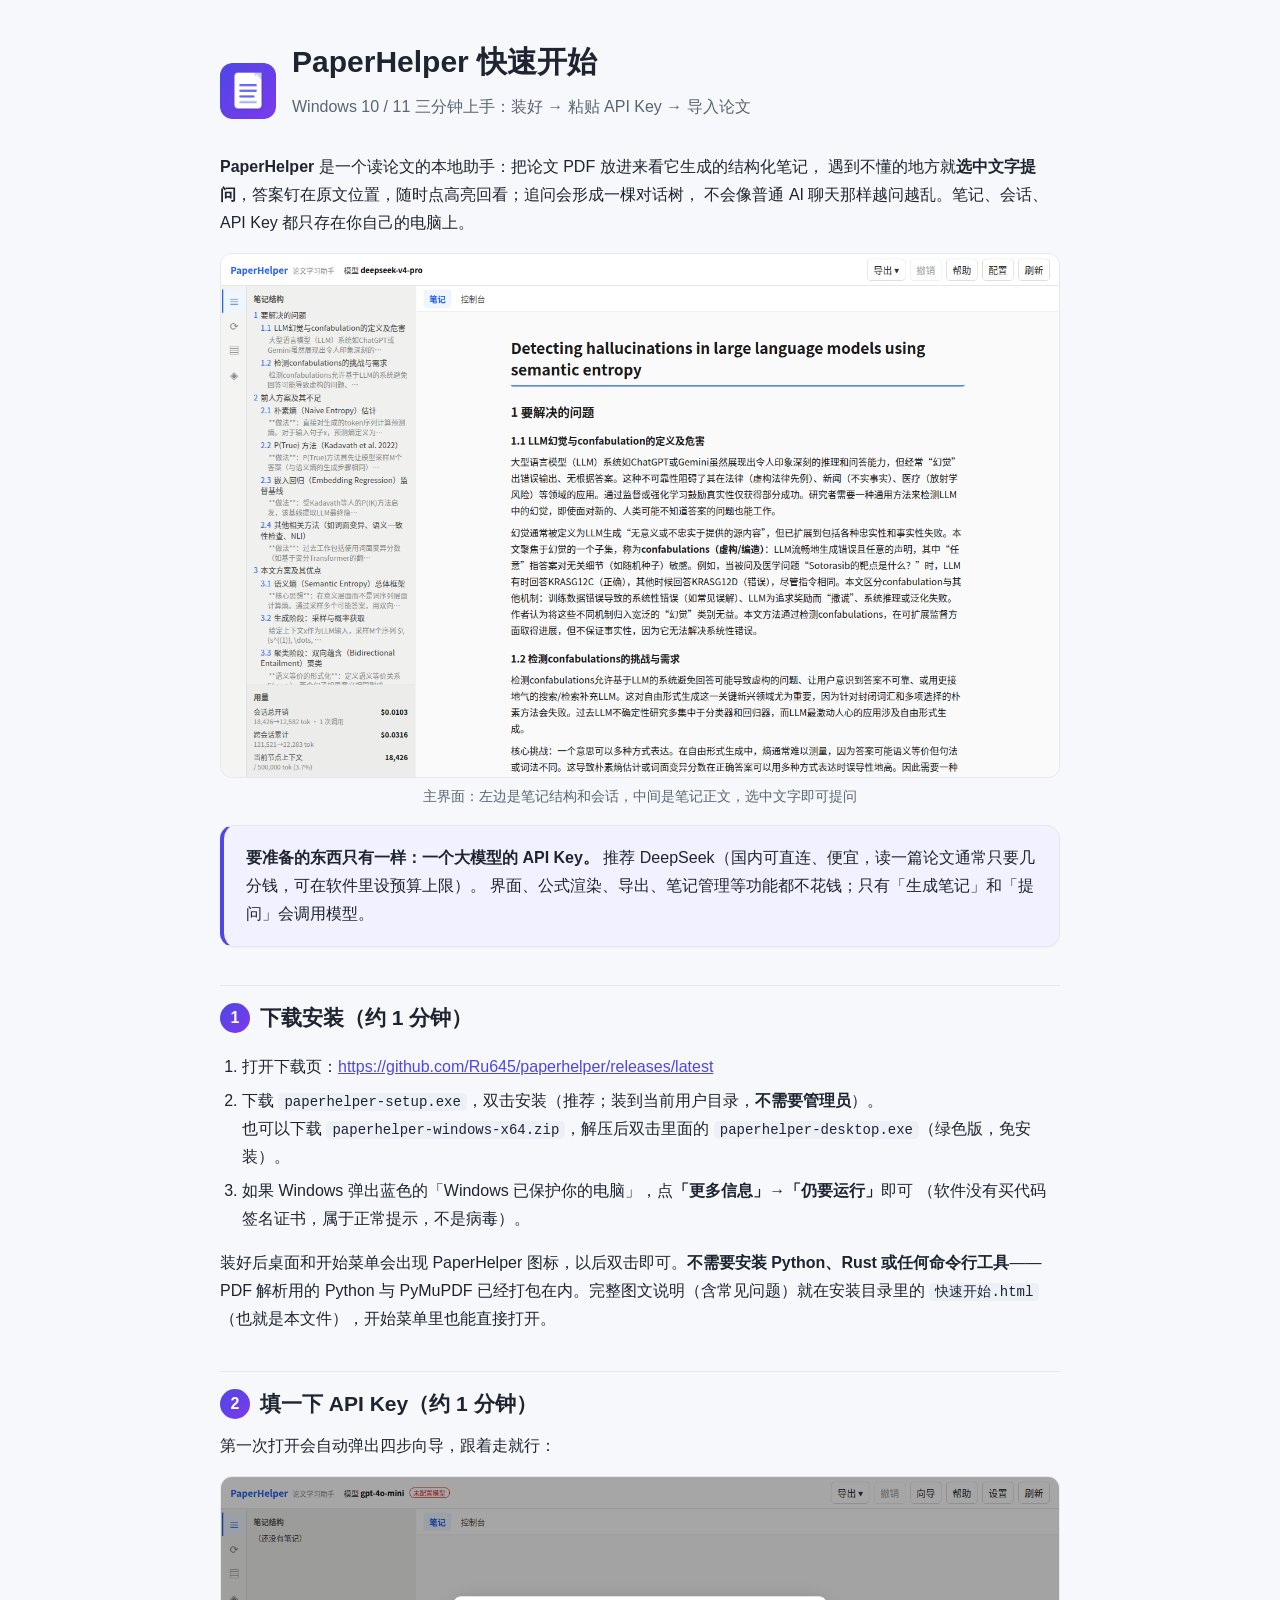
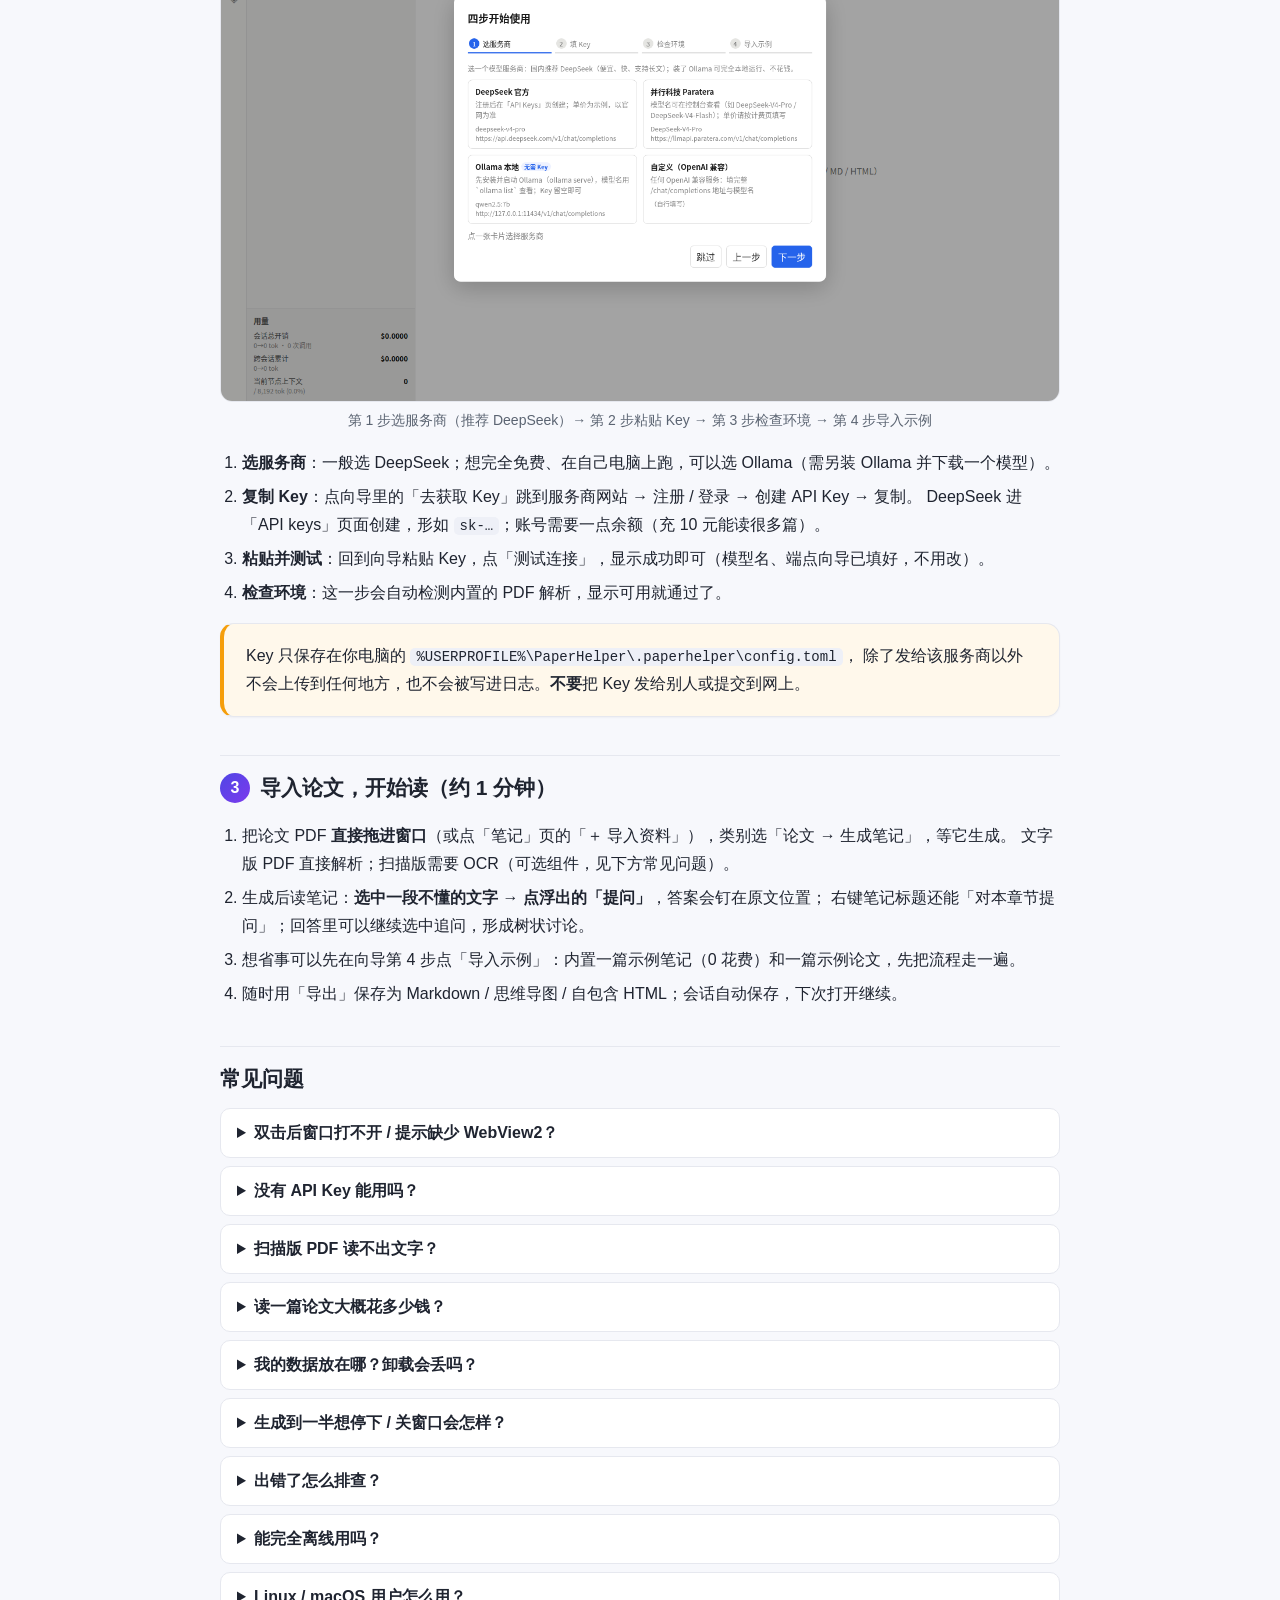
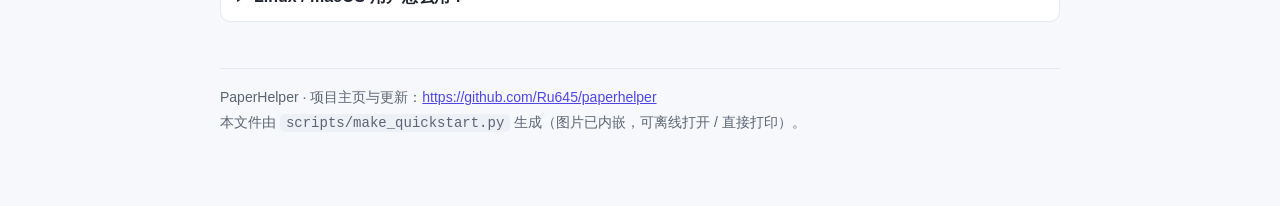
==== 快速开始.html @ dfa381df "阶段6: 零基础上手文档（快速开始.html + README 三步上手 + 帮助弹窗同步） - 快速开始.html：自包含单文件（两张界面截图 base64 内嵌、可离线打开/打印），   Wind" ====
<!DOCTYPE html>
<html lang="zh-CN">
<head>
<meta charset="utf-8">
<meta name="viewport" content="width=device-width, initial-scale=1">
<title>PaperHelper 快速开始</title>
<style>
  :root { --brand: #4f46e5; --brand2: #7c3aed; --ink: #1f2430; --muted: #5b6472; --line: #e6e8ef; --bg: #f7f8fc; }
  * { box-sizing: border-box; }
  body { margin: 0; background: var(--bg); color: var(--ink);
         font: 16px/1.75 -apple-system, "Segoe UI", "Microsoft YaHei", "PingFang SC", "Noto Sans CJK SC", sans-serif; }
  .wrap { max-width: 880px; margin: 0 auto; padding: 36px 20px 72px; }
  header { display: flex; align-items: center; gap: 16px; margin-bottom: 6px; }
  header img { width: 56px; height: 56px; border-radius: 12px; }
  h1 { font-size: 30px; margin: 0; }
  .sub { color: var(--muted); margin: 4px 0 26px; }
  h2 { font-size: 21px; margin: 38px 0 10px; padding-top: 14px; border-top: 1px solid var(--line); }
  h2 .num { display: inline-flex; width: 30px; height: 30px; margin-right: 10px; border-radius: 50%;
             background: linear-gradient(135deg, var(--brand), var(--brand2)); color: #fff;
             font-size: 16px; align-items: center; justify-content: center; vertical-align: 2px; }
  h3 { font-size: 17px; margin: 20px 0 6px; }
  p, li { margin: 6px 0; }
  ul, ol { padding-left: 22px; }
  code { background: #eef0f7; border-radius: 5px; padding: 1px 6px; font-size: 14px;
          font-family: "Cascadia Mono", Consolas, ui-monospace, monospace; }
  .card { background: #fff; border: 1px solid var(--line); border-radius: 14px; padding: 18px 22px; margin: 14px 0;
           box-shadow: 0 1px 2px rgba(23, 30, 55, .04); }
  .tip { border-left: 4px solid var(--brand); background: #f2f1ff; }
  .warn { border-left: 4px solid #f59e0b; background: #fff8eb; }
  a { color: var(--brand); }
  .btn { display: inline-block; background: linear-gradient(135deg, var(--brand), var(--brand2)); color: #fff;
          text-decoration: none; padding: 9px 18px; border-radius: 9px; font-weight: 600; }
  figure { margin: 16px 0; }
  figure img { width: 100%; border: 1px solid var(--line); border-radius: 12px; display: block; }
  figcaption { color: var(--muted); font-size: 14px; margin-top: 6px; text-align: center; }
  table { border-collapse: collapse; width: 100%; margin: 10px 0; background: #fff; }
  th, td { border: 1px solid var(--line); padding: 8px 12px; text-align: left; vertical-align: top; }
  th { background: #f2f3f9; font-weight: 600; }
  footer { margin-top: 46px; color: var(--muted); font-size: 14px; border-top: 1px solid var(--line); padding-top: 16px; }
  details { background: #fff; border: 1px solid var(--line); border-radius: 10px; padding: 10px 16px; margin: 8px 0; }
  summary { cursor: pointer; font-weight: 600; }
  @media print { body { background: #fff; } .card, details, table { box-shadow: none; } }
</style>
</head>
<body>
<div class="wrap">

<header>
  <img src="[data-uri]" alt="PaperHelper">
  <div>
    <h1>PaperHelper 快速开始</h1>
    <div class="sub">Windows 10 / 11 三分钟上手：装好 → 粘贴 API Key → 导入论文</div>
  </div>
</header>

<p><b>PaperHelper</b> 是一个读论文的本地助手：把论文 PDF 放进来看它生成的结构化笔记，
遇到不懂的地方就<b>选中文字提问</b>，答案钉在原文位置，随时点高亮回看；追问会形成一棵对话树，
不会像普通 AI 聊天那样越问越乱。笔记、会话、API Key 都只存在你自己的电脑上。</p>

<figure>
  <img src="[data-uri]" alt="PaperHelper 主界面">
  <figcaption>主界面：左边是笔记结构和会话，中间是笔记正文，选中文字即可提问</figcaption>
</figure>

<div class="card tip">
  <b>要准备的东西只有一样：一个大模型的 API Key。</b>
  推荐 DeepSeek（国内可直连、便宜，读一篇论文通常只要几分钱，可在软件里设预算上限）。
  界面、公式渲染、导出、笔记管理等功能都不花钱；只有「生成笔记」和「提问」会调用模型。
</div>

<h2><span class="num">1</span>下载安装（约 1 分钟）</h2>
<ol>
  <li>打开下载页：<a href="https://github.com/Ru645/paperhelper/releases/latest">https://github.com/Ru645/paperhelper/releases/latest</a></li>
  <li>下载 <code>paperhelper-setup.exe</code>，双击安装（推荐；装到当前用户目录，<b>不需要管理员</b>）。<br>
      也可以下载 <code>paperhelper-windows-x64.zip</code>，解压后双击里面的 <code>paperhelper-desktop.exe</code>（绿色版，免安装）。</li>
  <li>如果 Windows 弹出蓝色的「Windows 已保护你的电脑」，点<b>「更多信息」→「仍要运行」</b>即可
      （软件没有买代码签名证书，属于正常提示，不是病毒）。</li>
</ol>
<p>装好后桌面和开始菜单会出现 PaperHelper 图标，以后双击即可。<b>不需要安装 Python、Rust 或任何命令行工具</b>——
PDF 解析用的 Python 与 PyMuPDF 已经打包在内。完整图文说明（含常见问题）就在安装目录里的
<code>快速开始.html</code>（也就是本文件），开始菜单里也能直接打开。</p>

<h2><span class="num">2</span>填一下 API Key（约 1 分钟）</h2>
<p>第一次打开会自动弹出四步向导，跟着走就行：</p>
<figure>
  <img src="[data-uri]" alt="首次使用向导：选择服务商">
  <figcaption>第 1 步选服务商（推荐 DeepSeek）→ 第 2 步粘贴 Key → 第 3 步检查环境 → 第 4 步导入示例</figcaption>
</figure>
<ol>
  <li><b>选服务商</b>：一般选 DeepSeek；想完全免费、在自己电脑上跑，可以选 Ollama（需另装 Ollama 并下载一个模型）。</li>
  <li><b>复制 Key</b>：点向导里的「去获取 Key」跳到服务商网站 → 注册 / 登录 → 创建 API Key → 复制。
      DeepSeek 进「API keys」页面创建，形如 <code>sk-…</code>；账号需要一点余额（充 10 元能读很多篇）。</li>
  <li><b>粘贴并测试</b>：回到向导粘贴 Key，点「测试连接」，显示成功即可（模型名、端点向导已填好，不用改）。</li>
  <li><b>检查环境</b>：这一步会自动检测内置的 PDF 解析，显示可用就通过了。</li>
</ol>
<div class="card warn">
  Key 只保存在你电脑的 <code>%USERPROFILE%\PaperHelper\.paperhelper\config.toml</code>，
  除了发给该服务商以外不会上传到任何地方，也不会被写进日志。<b>不要</b>把 Key 发给别人或提交到网上。
</div>

<h2><span class="num">3</span>导入论文，开始读（约 1 分钟）</h2>
<ol>
  <li>把论文 PDF <b>直接拖进窗口</b>（或点「笔记」页的「＋ 导入资料」），类别选「论文 → 生成笔记」，等它生成。
      文字版 PDF 直接解析；扫描版需要 OCR（可选组件，见下方常见问题）。</li>
  <li>生成后读笔记：<b>选中一段不懂的文字 → 点浮出的「提问」</b>，答案会钉在原文位置；
      右键笔记标题还能「对本章节提问」；回答里可以继续选中追问，形成树状讨论。</li>
  <li>想省事可以先在向导第 4 步点「导入示例」：内置一篇示例笔记（0 花费）和一篇示例论文，先把流程走一遍。</li>
  <li>随时用「导出」保存为 Markdown / 思维导图 / 自包含 HTML；会话自动保存，下次打开继续。</li>
</ol>

<h2>常见问题</h2>

<details>
  <summary>双击后窗口打不开 / 提示缺少 WebView2？</summary>
  桌面窗口依赖 Windows 自带的 <b>Microsoft Edge WebView2 运行时</b>（Win11 和较新的 Win10 一般都自带）。
  安装程序检测不到时会提示并打开官方下载页，装完再打开 PaperHelper 即可（很小，装完不用重启）。
</details>

<details>
  <summary>没有 API Key 能用吗？</summary>
  界面、笔记浏览、导出、公式渲染都能用；生成笔记和提问需要模型。想零成本可以选 Ollama：
  在本机装 Ollama 并下载一个模型（如 <code>qwen2.5:7b</code>），向导里选 Ollama 即可，不联网、不花钱。
</details>

<details>
  <summary>扫描版 PDF 读不出文字？</summary>
  纯图片的 PDF 需要 OCR。装 <code>tesseract-ocr</code>（含中文语言包）后，导入时勾选 OCR 即可；
  普通文字版 PDF 不需要，跳过这步完全没问题。
</details>

<details>
  <summary>读一篇论文大概花多少钱？</summary>
  按服务商的 token 单价计费（DeepSeek 很便宜，一篇论文通常几分钱到几毛钱）。
  软件里有「统计」可以看每次调用的 token 与费用，还能设 token 预算，到上限自动停止。
</details>

<details>
  <summary>我的数据放在哪？卸载会丢吗？</summary>
  笔记、会话、配置都在 <code>%USERPROFILE%\PaperHelper\.paperhelper</code>（安装目录之外）。
  卸载只删程序，<b>不会</b>删这些数据；想彻底清理手动删这个文件夹即可。
</details>

<details>
  <summary>生成到一半想停下 / 关窗口会怎样？</summary>
  生成时界面有「停止」按钮，按了立刻中断（网络请求和 PDF 解析子进程都会停）。
  直接关窗口也会先中断任务再退出，不会留下后台进程。
</details>

<details>
  <summary>出错了怎么排查？</summary>
  错误提示会给出中文原因（Key 无效 / 端点不对 / 限流 / 超出上下文等），点「详情」能看到原始返回；
  「设置」里还有「测试连接」。日志在 <code>%USERPROFILE%\PaperHelper\.paperhelper\logs\paperhelper.log</code>。
</details>

<details>
  <summary>能完全离线用吗？</summary>
  可以离线打开界面、看笔记、导出（公式和样式都已内置，不用联网加载）；只有调用在线模型时需要联网。
  用 Ollama 本地模型则全程离线。
</details>

<details>
  <summary>Linux / macOS 用户怎么用？</summary>
  需要 Rust 与 Python：<code>cargo build -p paperhelper</code> 后运行 <code>target/debug/paperhelper web</code>，
  浏览器打开提示的地址即可（详见仓库 README 的「安装与部署」）。
</details>

<footer>
  PaperHelper · 项目主页与更新：<a href="https://github.com/Ru645/paperhelper">https://github.com/Ru645/paperhelper</a><br>
  本文件由 <code>scripts/make_quickstart.py</code> 生成（图片已内嵌，可离线打开 / 直接打印）。
</footer>

</div>
</body>
</html>
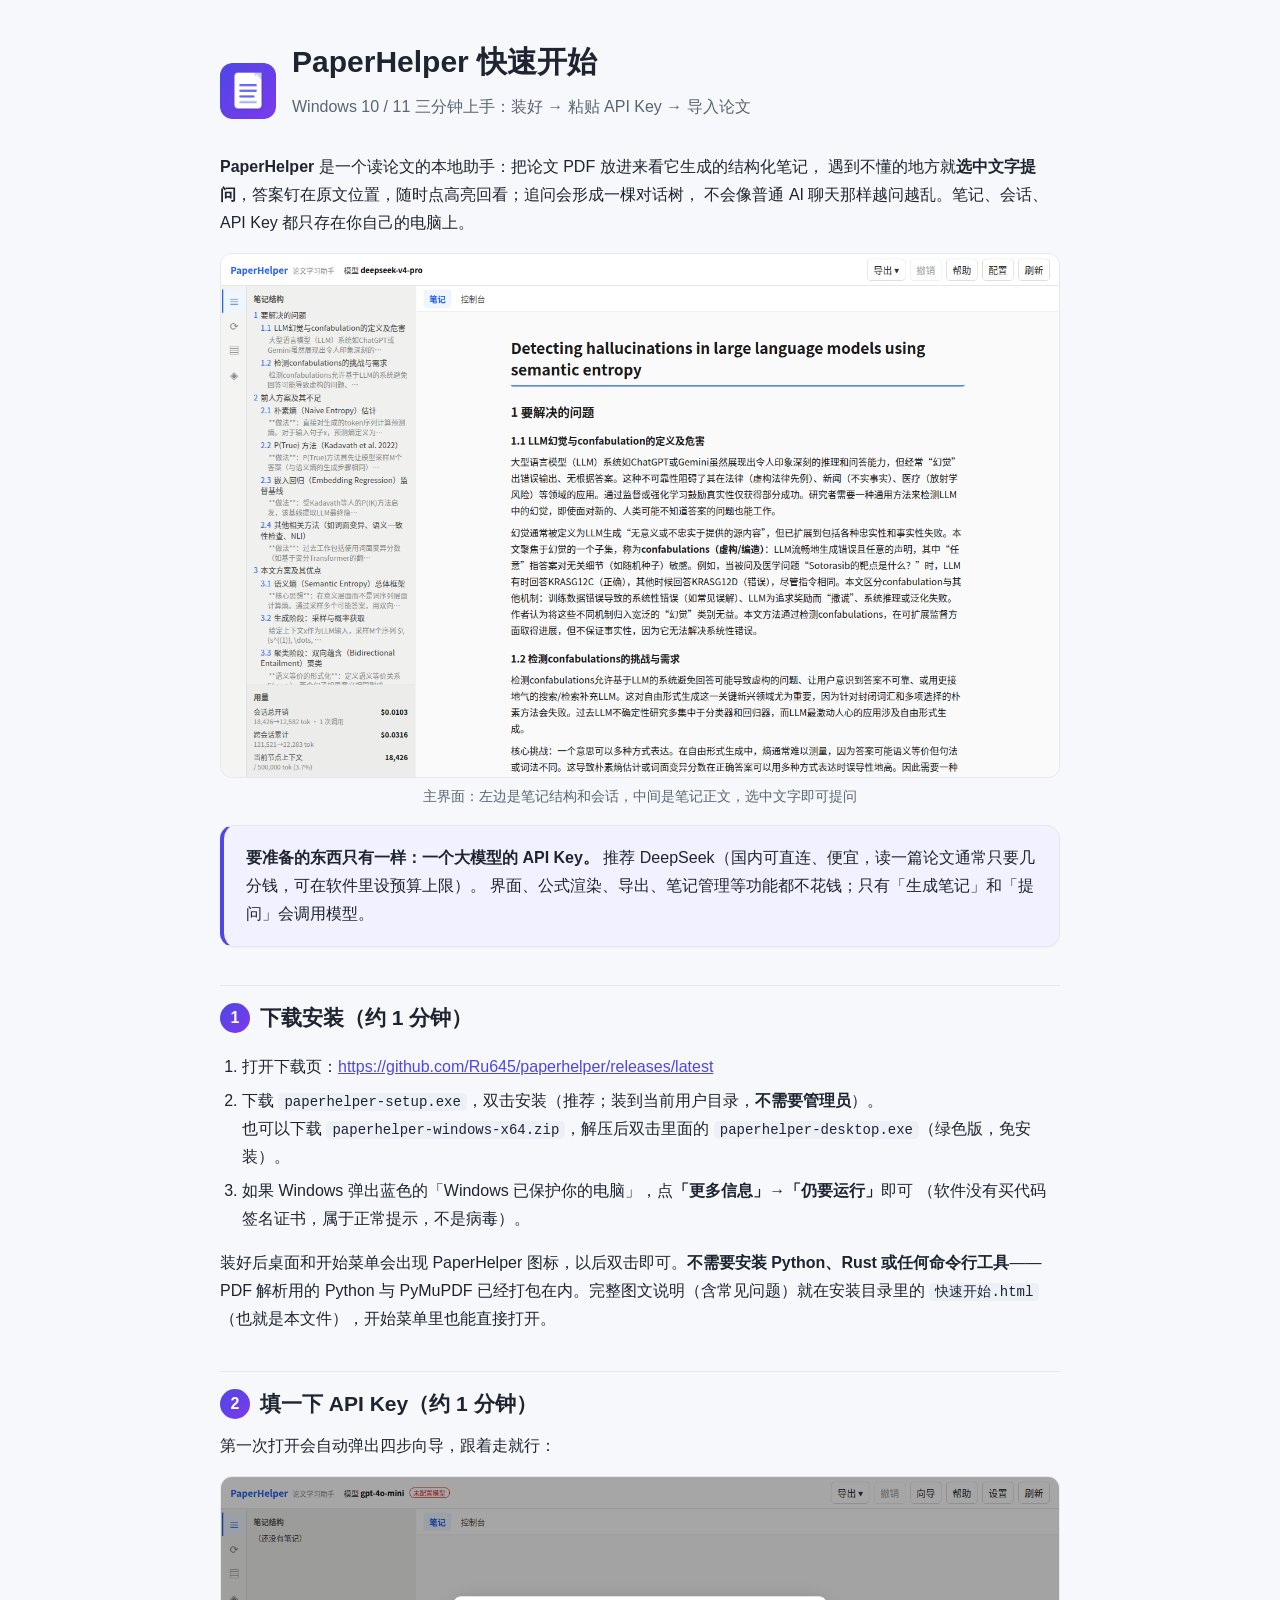
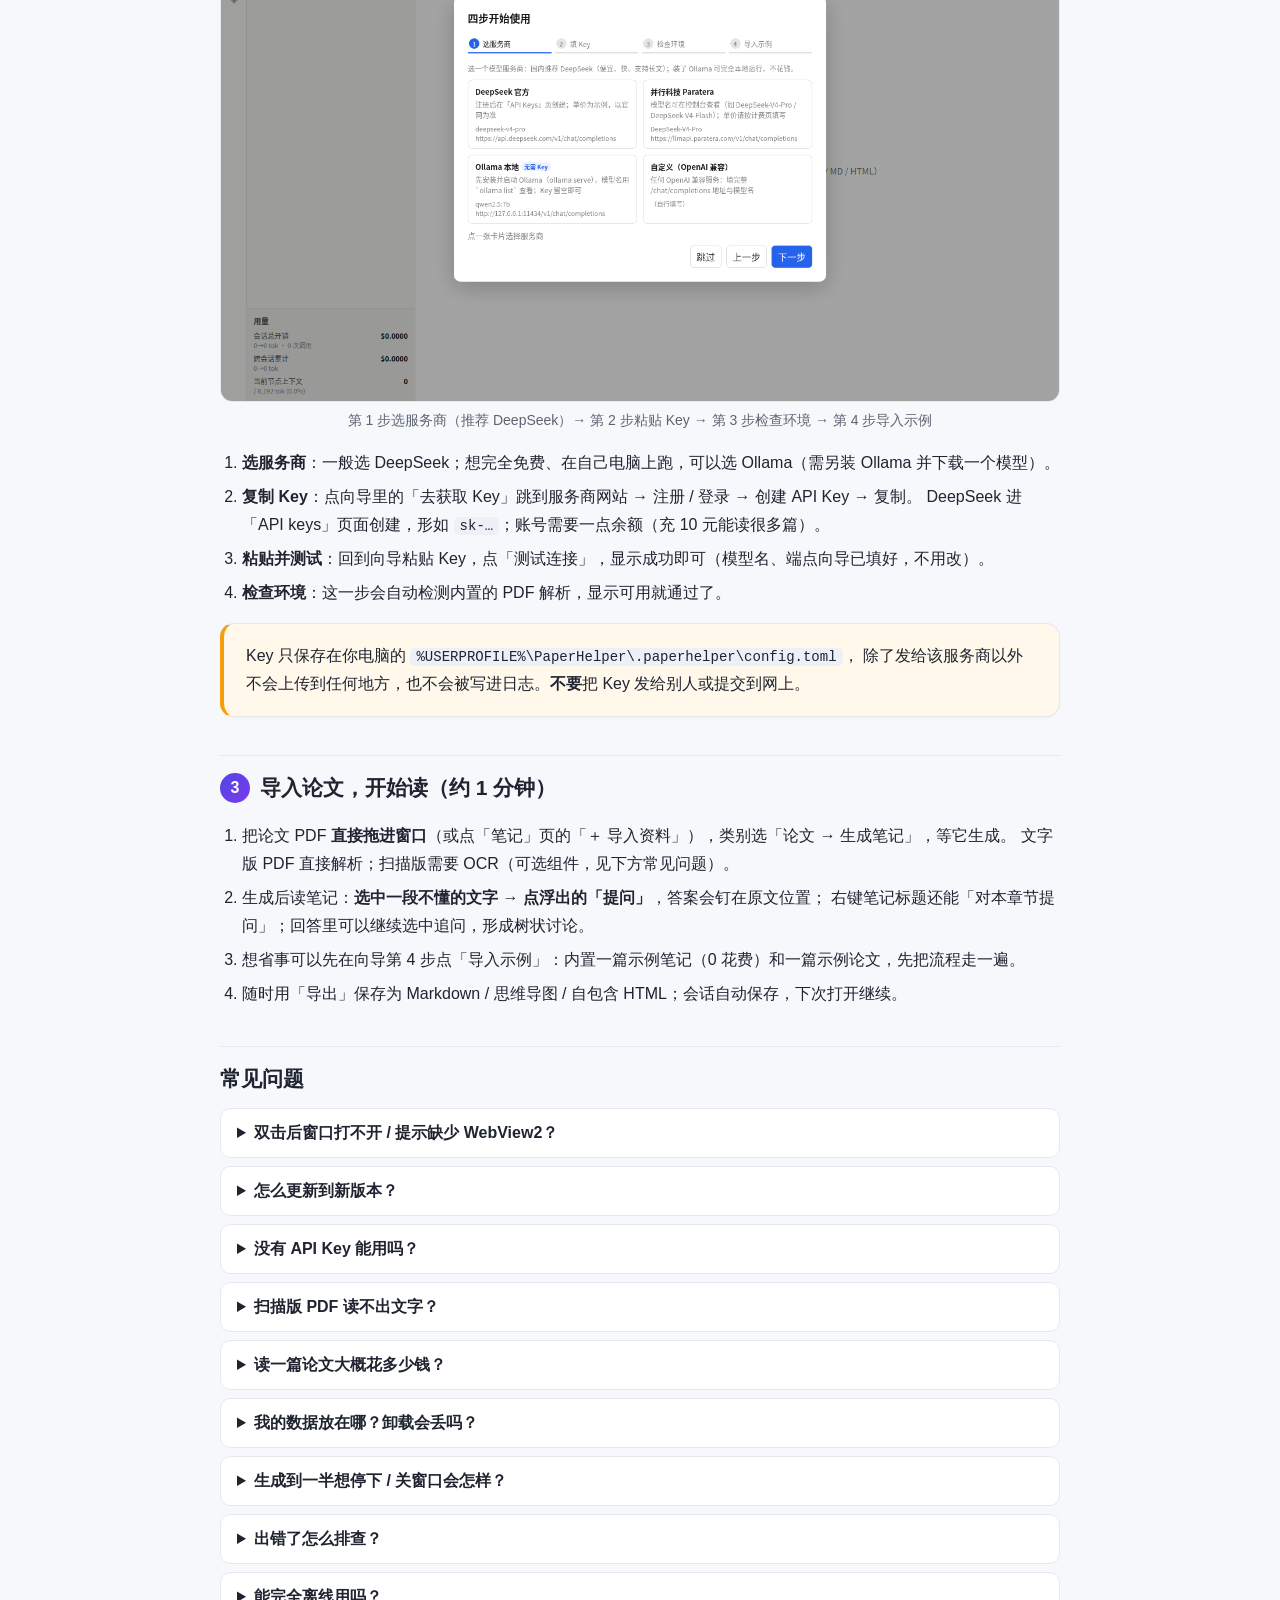
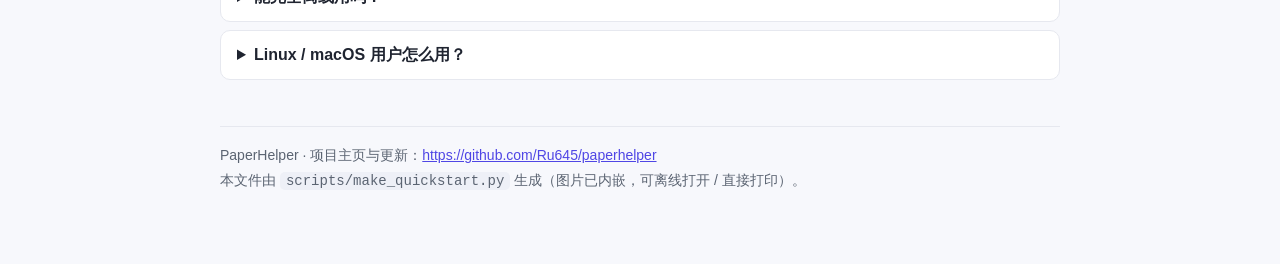
==== commit 93e9e0a3: "chore: 发布 v0.2.0 - 版本号 0.1.1 → 0.2.0（应用内更新功能） - README：CLI 增加 --version 说明 - 快速开始.html：新增「怎么更新到新版本」常" ====
--- a/快速开始.html
+++ b/快速开始.html
@@ -117,6 +117,14 @@
 </details>
 
 <details>
+  <summary>怎么更新到新版本？</summary>
+  启动时会自动检查（每天至多一次），有新版本顶栏出现「发现新版本」，点开可选「跳过此版本」或更新。
+  <b>安装版</b>点「立即更新」即可：自动下载、校验、静默安装并重启，笔记与会话不受影响；
+  <b>绿色版</b>点「手动下载」到发布页下载新版压缩包，解压覆盖程序即可（数据在安装目录之外，不会丢）。
+  「设置」里也能随时手动检查更新。
+</details>
+
+<details>
   <summary>没有 API Key 能用吗？</summary>
   界面、笔记浏览、导出、公式渲染都能用；生成笔记和提问需要模型。想零成本可以选 Ollama：
   在本机装 Ollama 并下载一个模型（如 <code>qwen2.5:7b</code>），向导里选 Ollama 即可，不联网、不花钱。
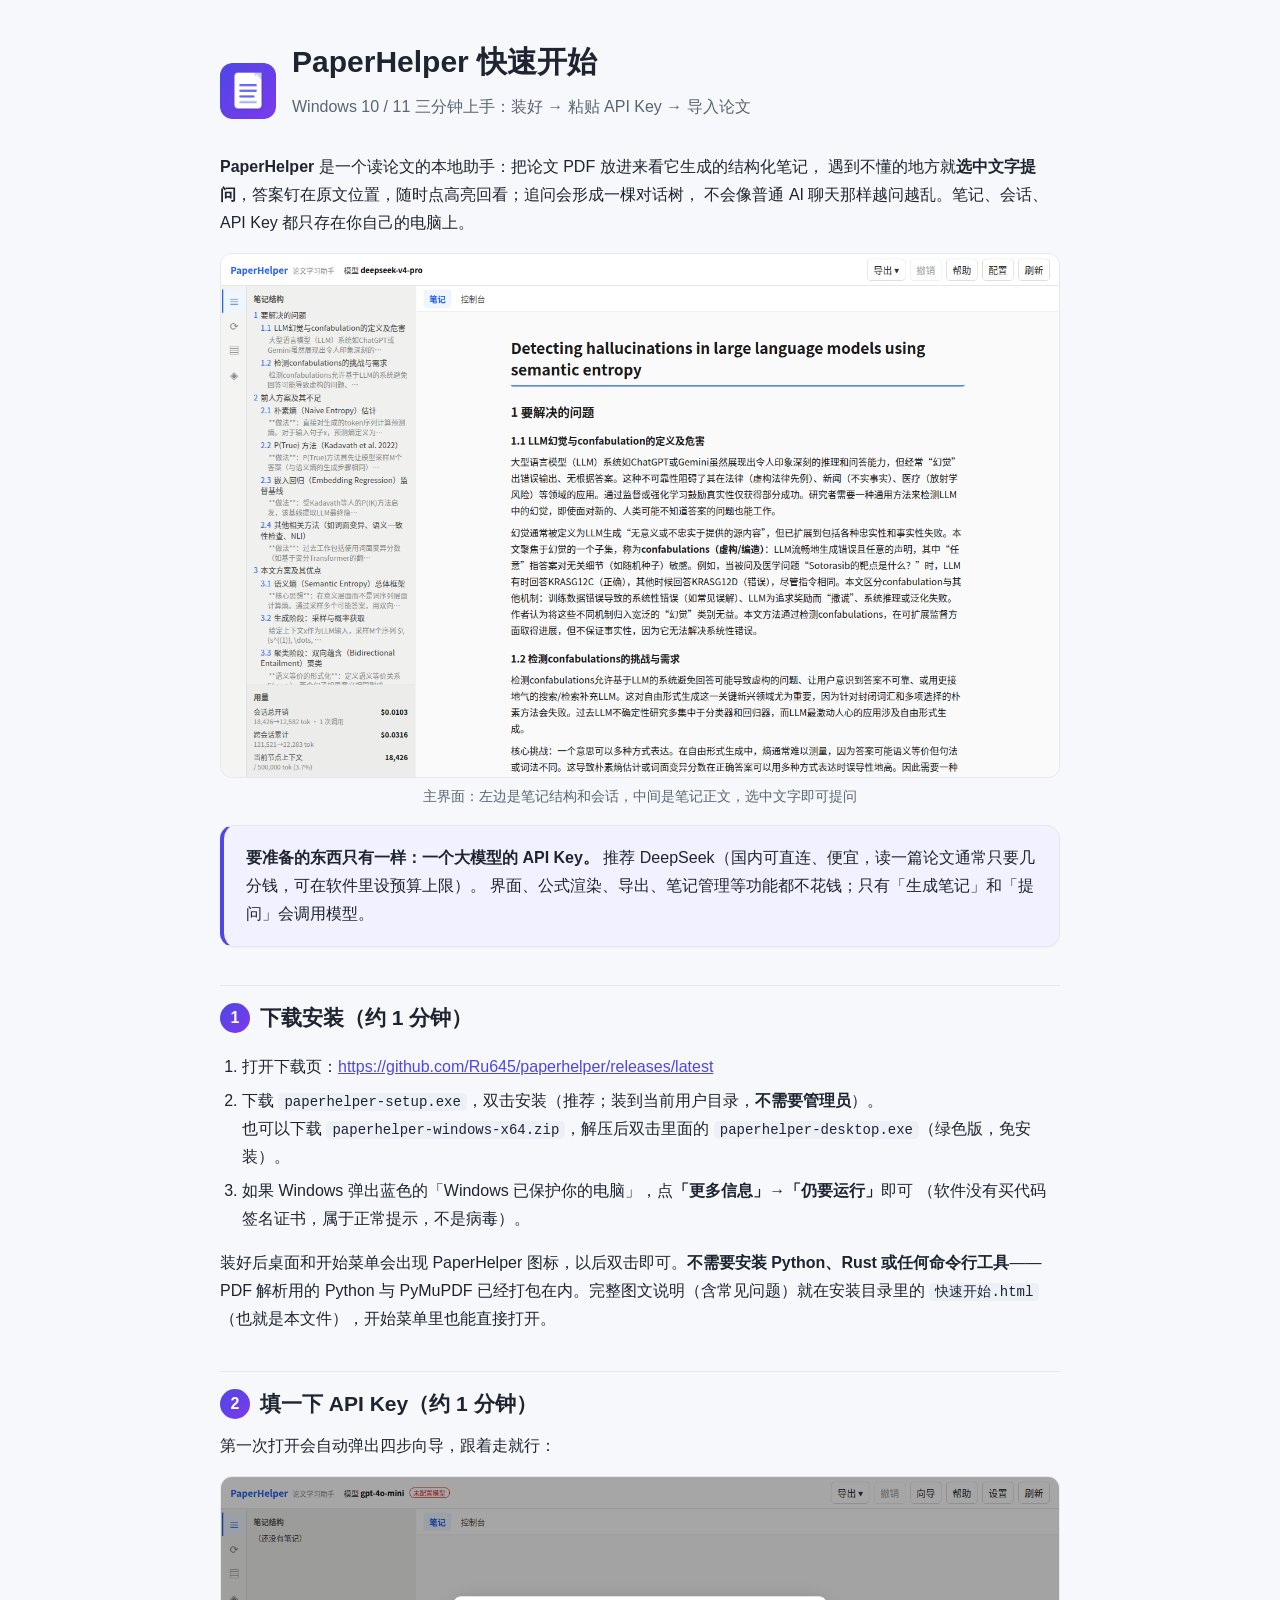
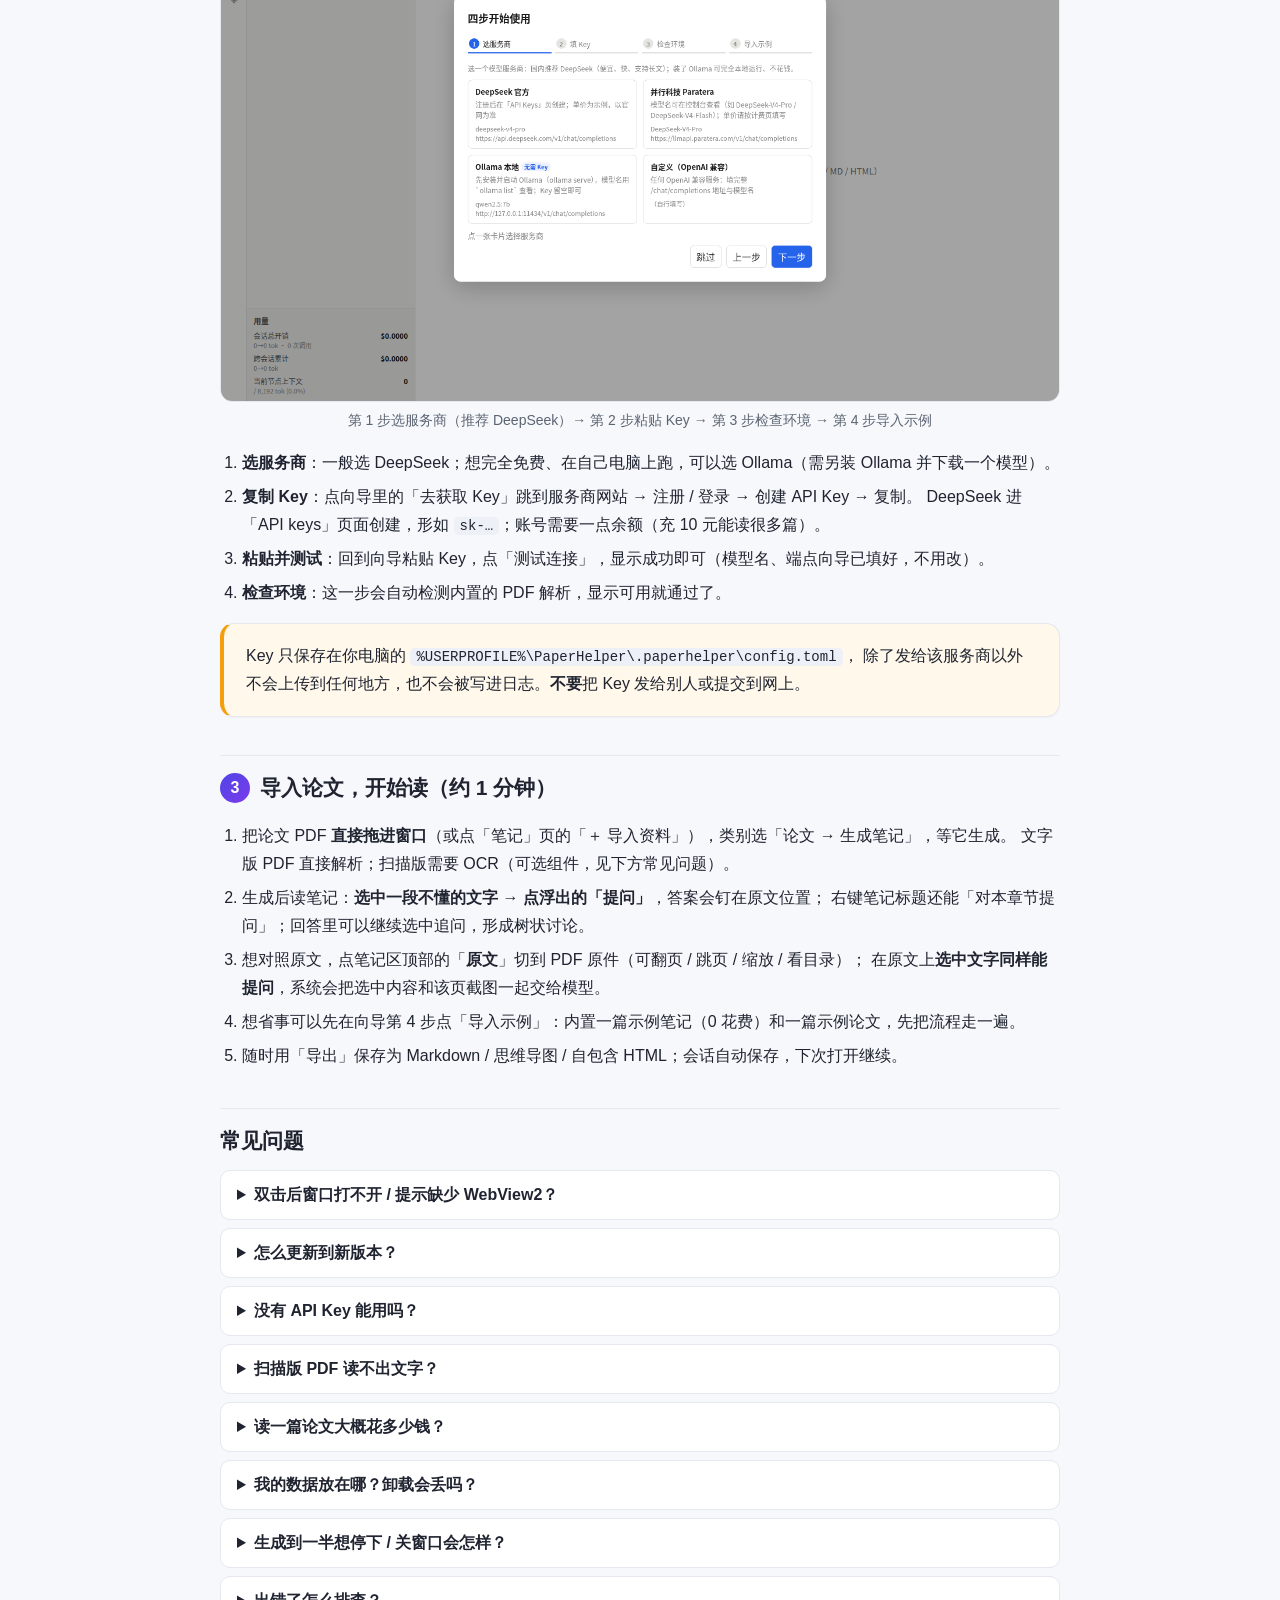
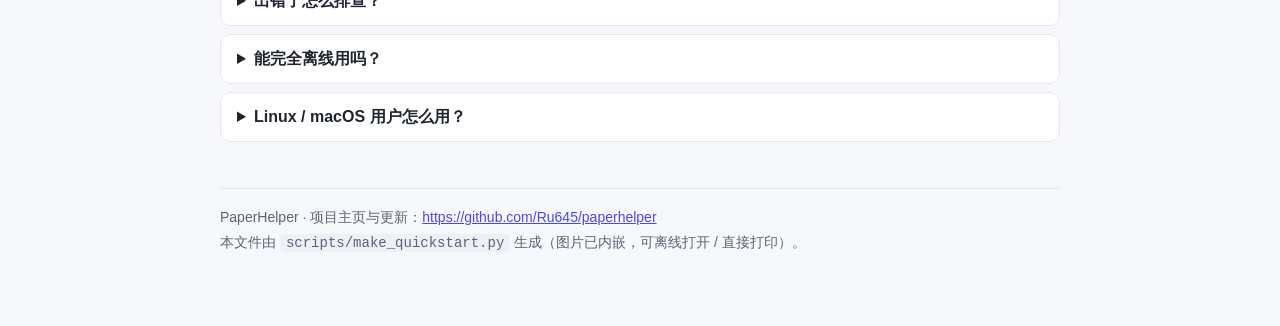
==== commit 8345d810: "feat: 原文 PDF 阅读器（选中提问 + 多模态发图 + 原文批注）" ====
--- a/快速开始.html
+++ b/快速开始.html
@@ -104,6 +104,8 @@
       文字版 PDF 直接解析；扫描版需要 OCR（可选组件，见下方常见问题）。</li>
   <li>生成后读笔记：<b>选中一段不懂的文字 → 点浮出的「提问」</b>，答案会钉在原文位置；
       右键笔记标题还能「对本章节提问」；回答里可以继续选中追问，形成树状讨论。</li>
+  <li>想对照原文，点笔记区顶部的「<b>原文</b>」切到 PDF 原件（可翻页 / 跳页 / 缩放 / 看目录）；
+      在原文上<b>选中文字同样能提问</b>，系统会把选中内容和该页截图一起交给模型。</li>
   <li>想省事可以先在向导第 4 步点「导入示例」：内置一篇示例笔记（0 花费）和一篇示例论文，先把流程走一遍。</li>
   <li>随时用「导出」保存为 Markdown / 思维导图 / 自包含 HTML；会话自动保存，下次打开继续。</li>
 </ol>
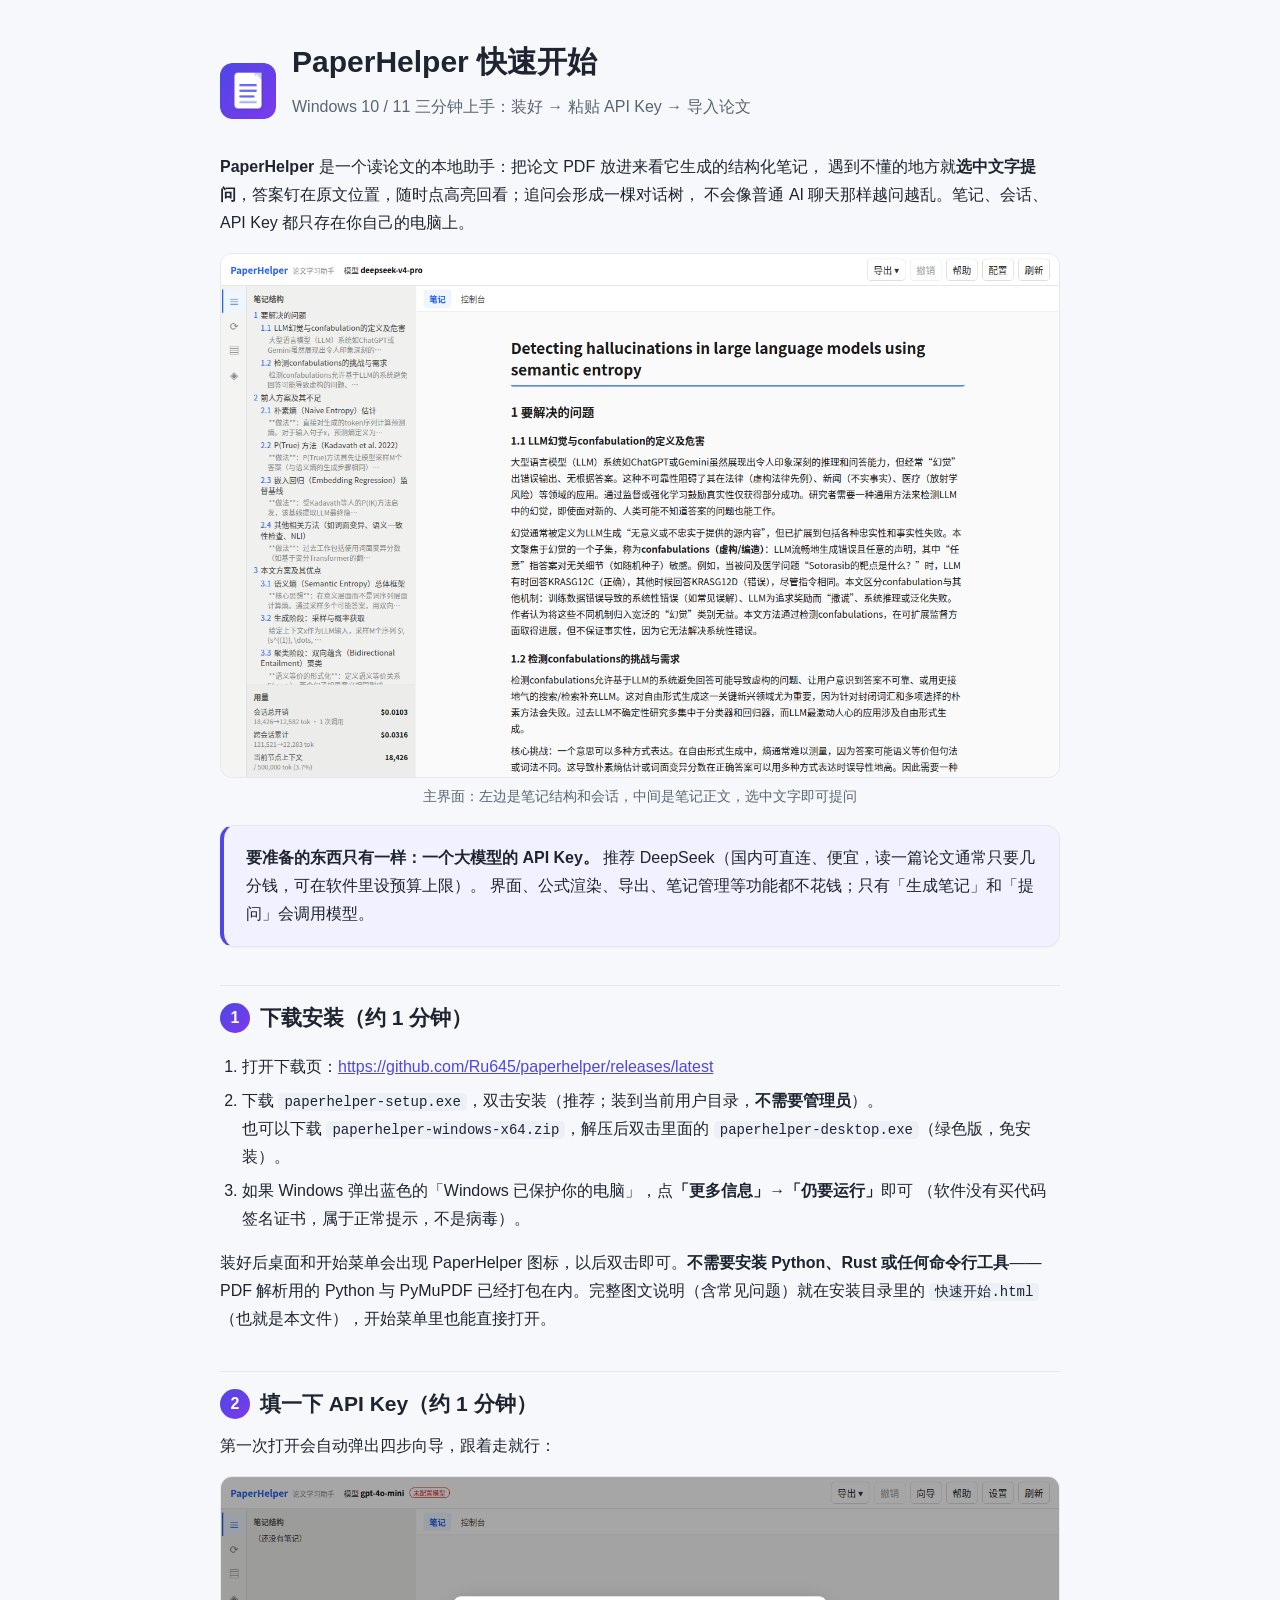
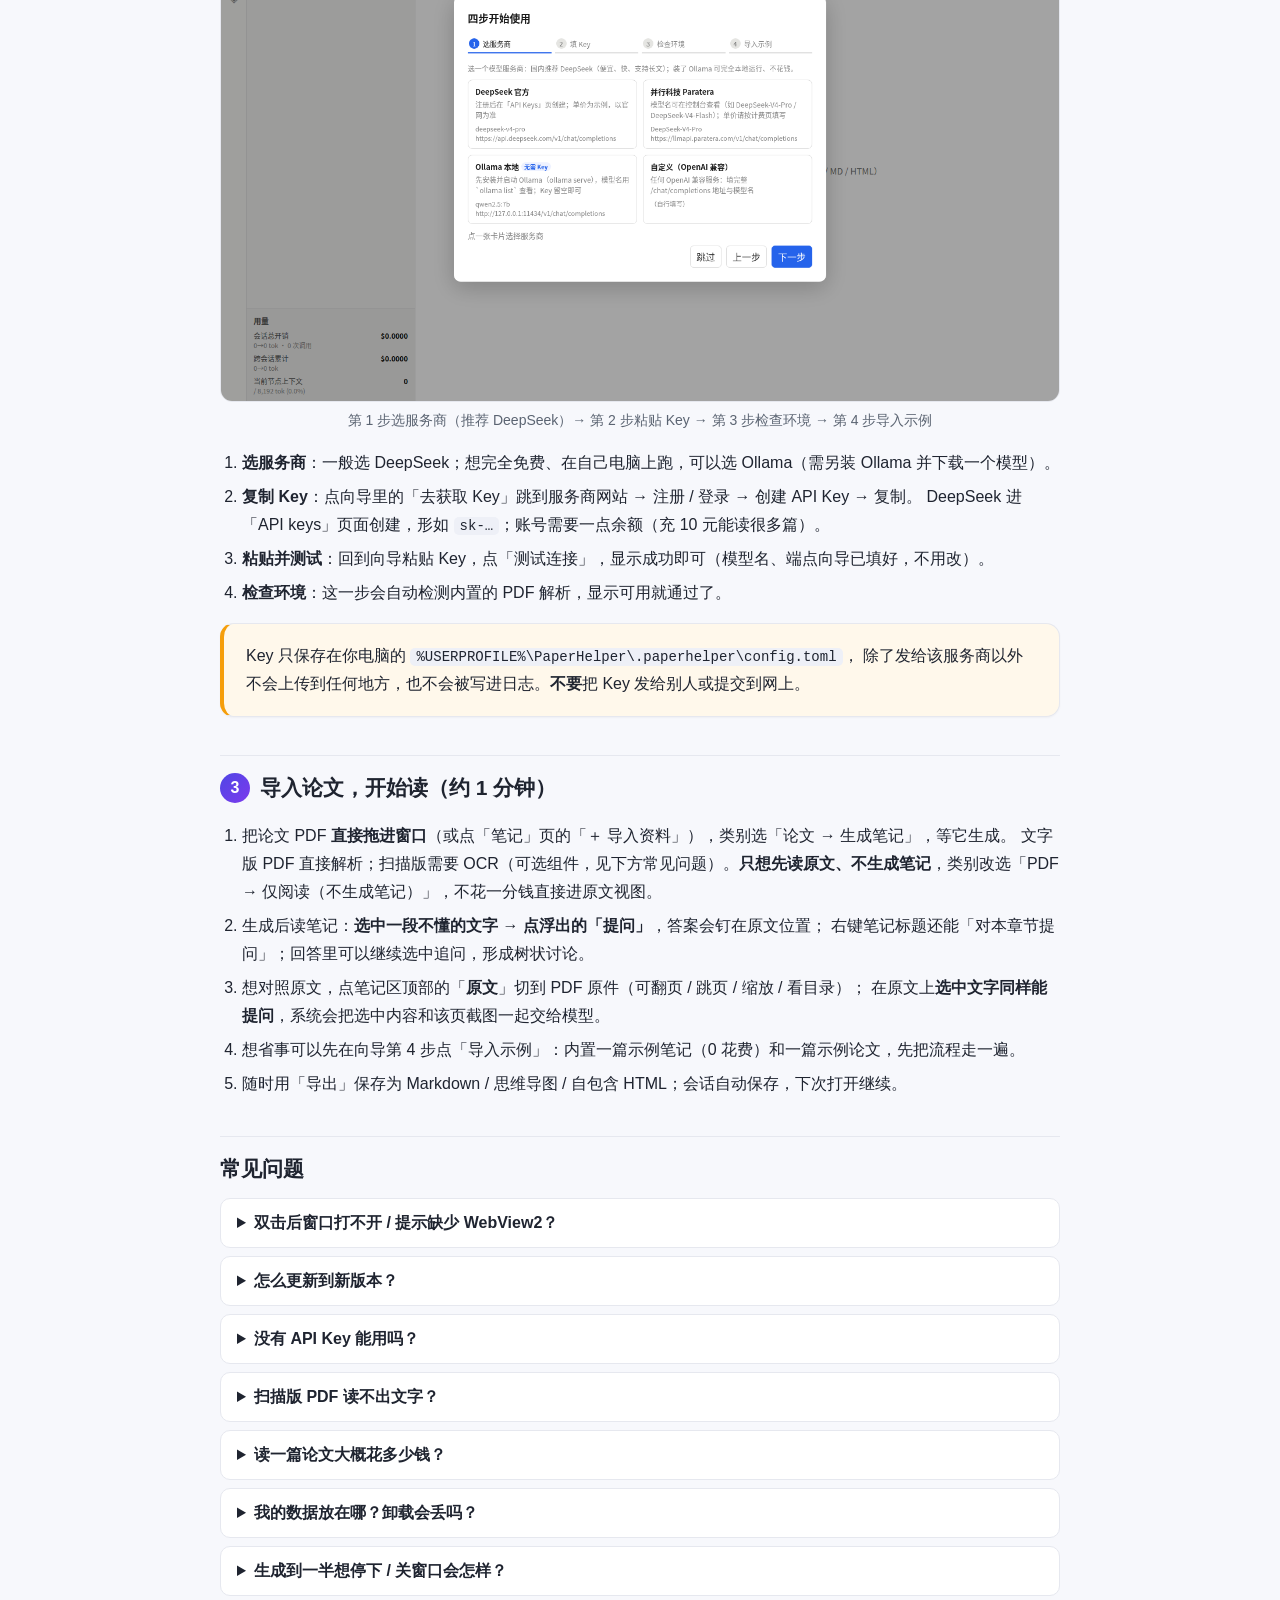
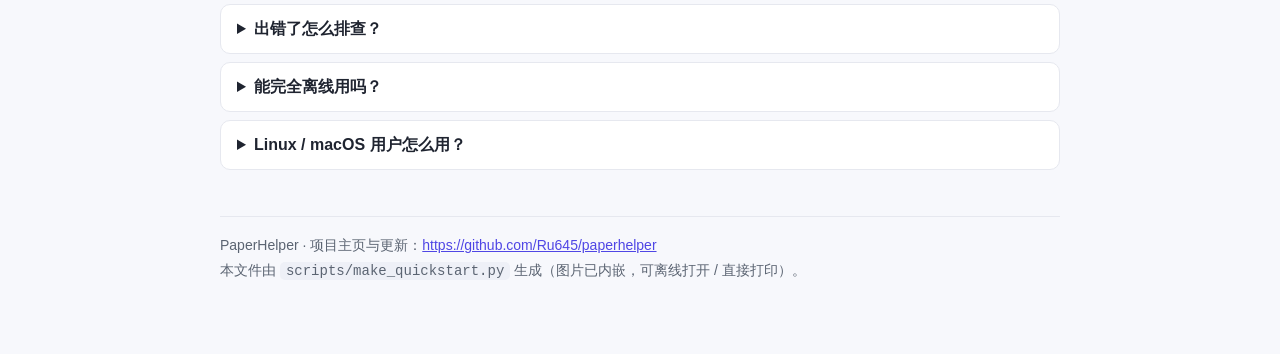
==== commit b1336317: "feat: 新增「仅阅读」导入模式（PDF 直接阅读，不生成笔记） - ingest --read <pdf>：不调 LLM、不生成笔记，尽力抽文本作 ask 上下文，直接挂原件阅读 - Sessio" ====
--- a/快速开始.html
+++ b/快速开始.html
@@ -101,7 +101,7 @@
 <h2><span class="num">3</span>导入论文，开始读（约 1 分钟）</h2>
 <ol>
   <li>把论文 PDF <b>直接拖进窗口</b>（或点「笔记」页的「＋ 导入资料」），类别选「论文 → 生成笔记」，等它生成。
-      文字版 PDF 直接解析；扫描版需要 OCR（可选组件，见下方常见问题）。</li>
+      文字版 PDF 直接解析；扫描版需要 OCR（可选组件，见下方常见问题）。<b>只想先读原文、不生成笔记</b>，类别改选「PDF → 仅阅读（不生成笔记）」，不花一分钱直接进原文视图。</li>
   <li>生成后读笔记：<b>选中一段不懂的文字 → 点浮出的「提问」</b>，答案会钉在原文位置；
       右键笔记标题还能「对本章节提问」；回答里可以继续选中追问，形成树状讨论。</li>
   <li>想对照原文，点笔记区顶部的「<b>原文</b>」切到 PDF 原件（可翻页 / 跳页 / 缩放 / 看目录）；
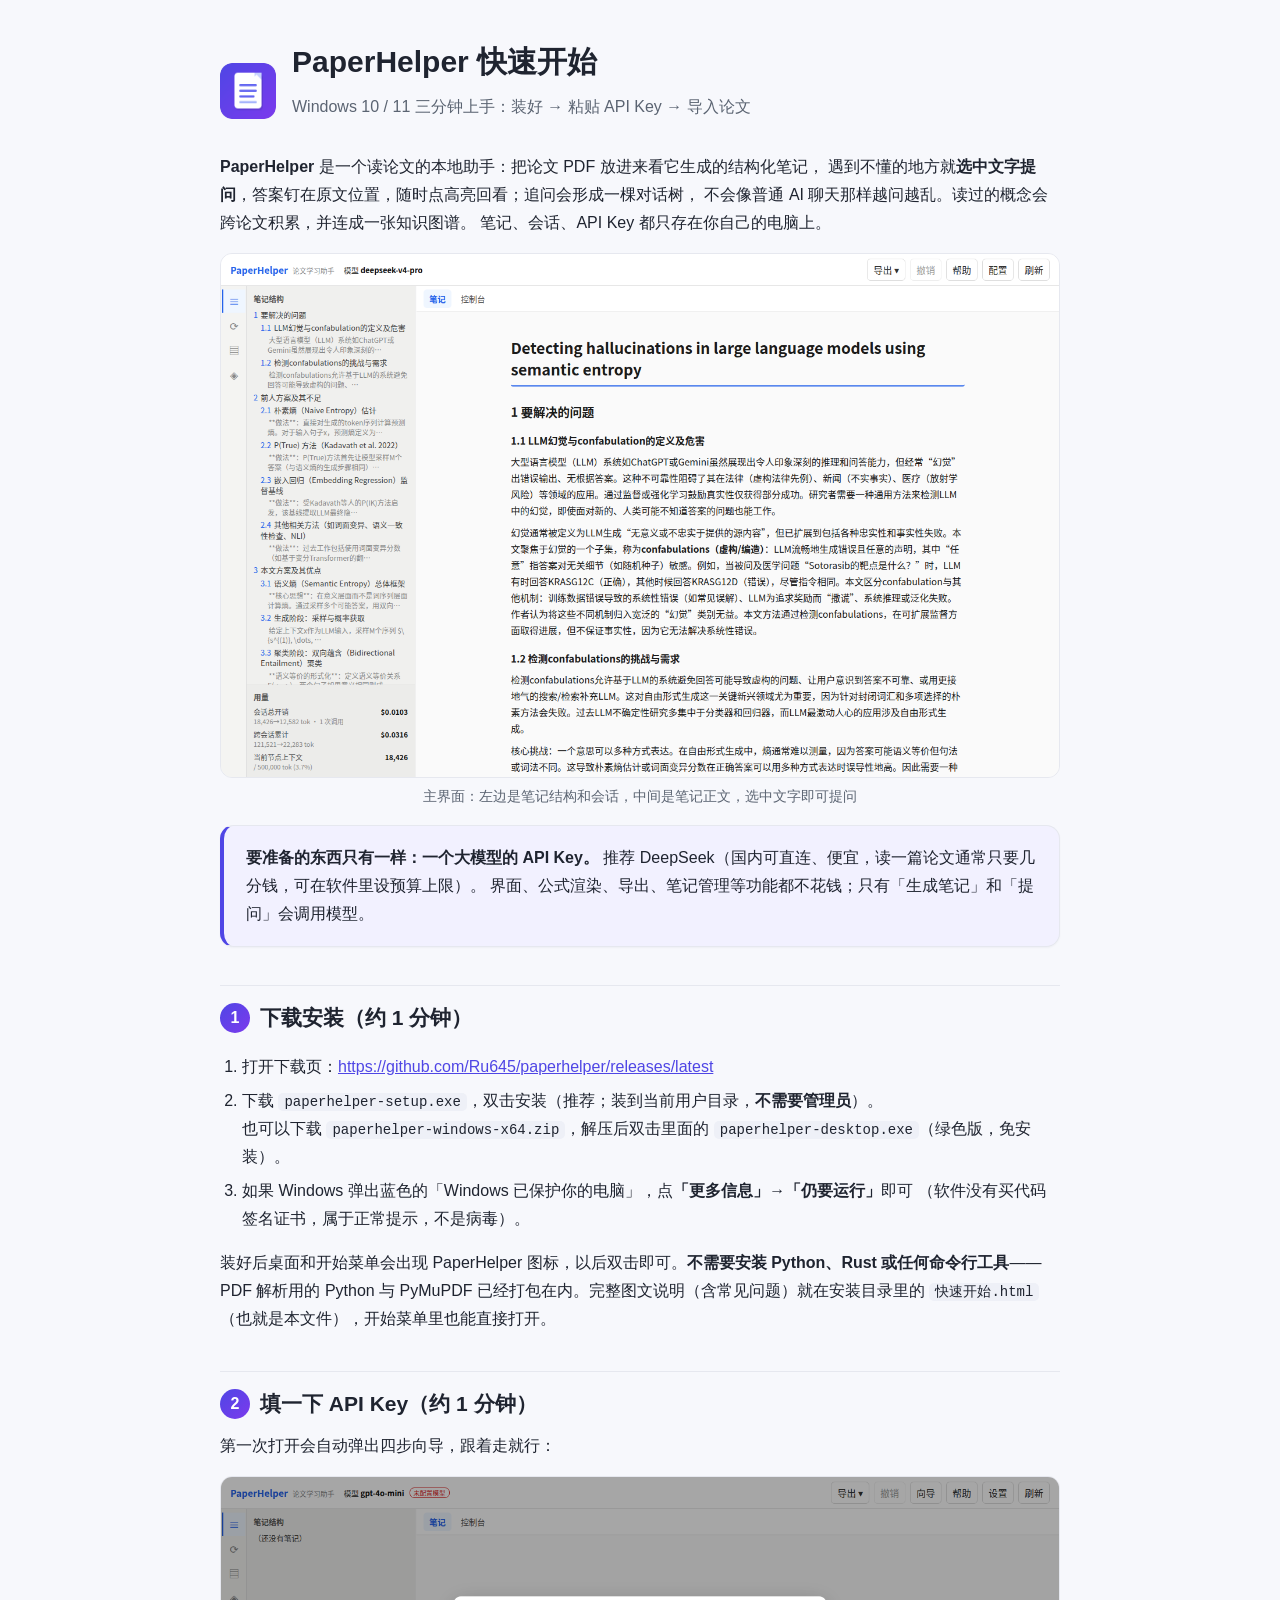
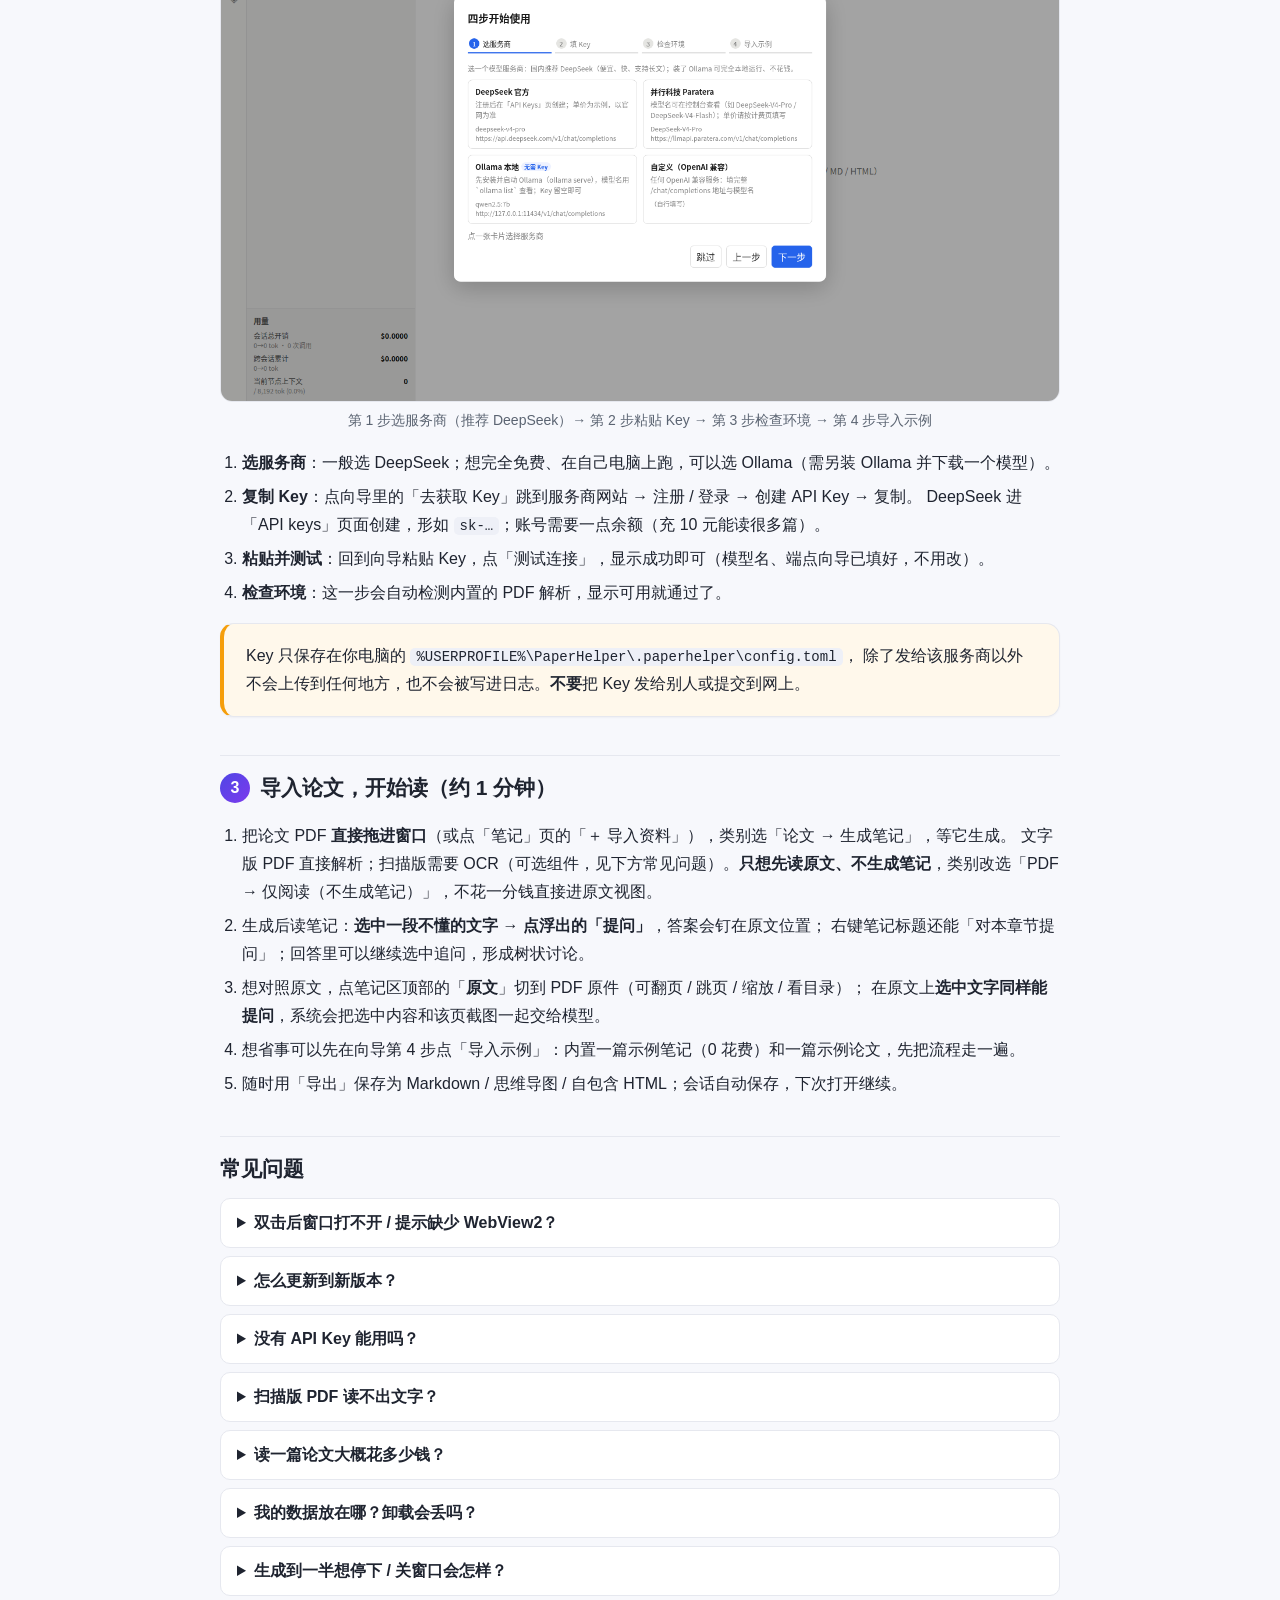
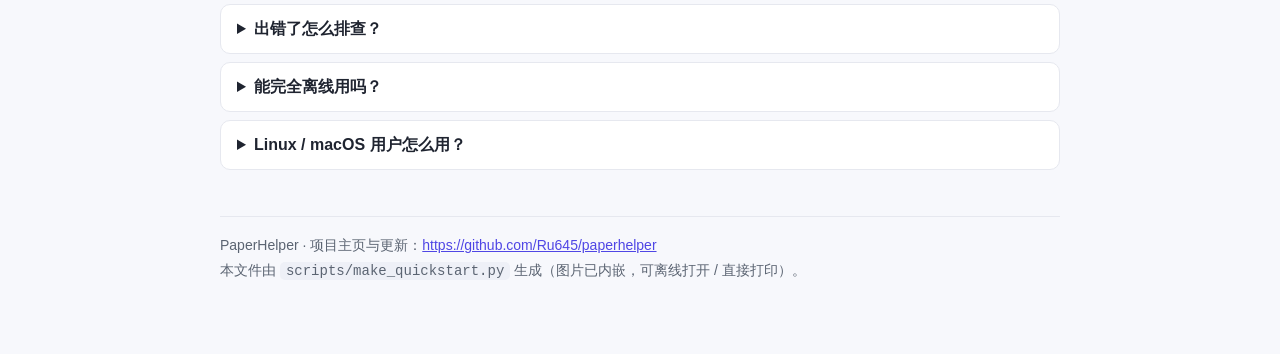
==== commit 238fc05f: "feat: 知识图谱面板（LLM 判断概念关系，懒惰更新）" ====
--- a/快速开始.html
+++ b/快速开始.html
@@ -55,7 +55,8 @@
 
 <p><b>PaperHelper</b> 是一个读论文的本地助手：把论文 PDF 放进来看它生成的结构化笔记，
 遇到不懂的地方就<b>选中文字提问</b>，答案钉在原文位置，随时点高亮回看；追问会形成一棵对话树，
-不会像普通 AI 聊天那样越问越乱。笔记、会话、API Key 都只存在你自己的电脑上。</p>
+不会像普通 AI 聊天那样越问越乱。读过的概念会跨论文积累，并连成一张知识图谱。
+笔记、会话、API Key 都只存在你自己的电脑上。</p>
 
 <figure>
   <img src="[data-uri]